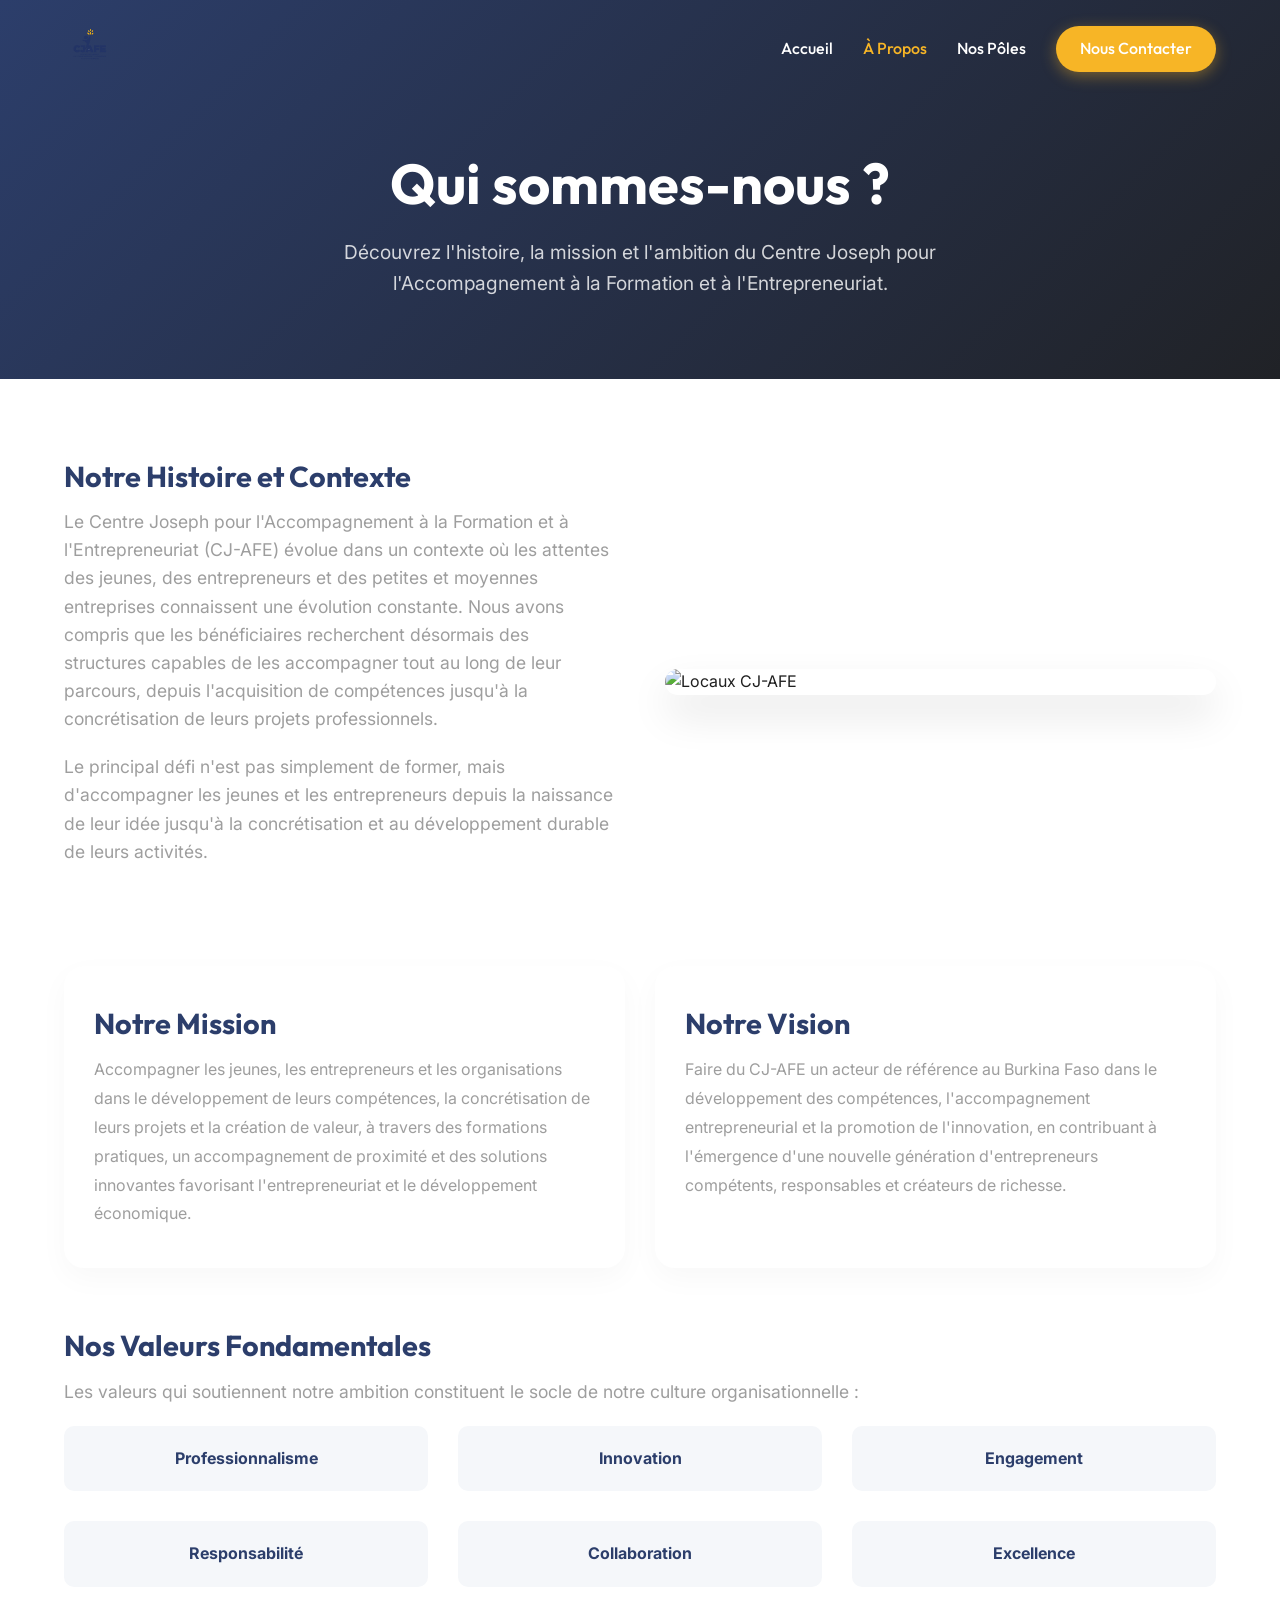
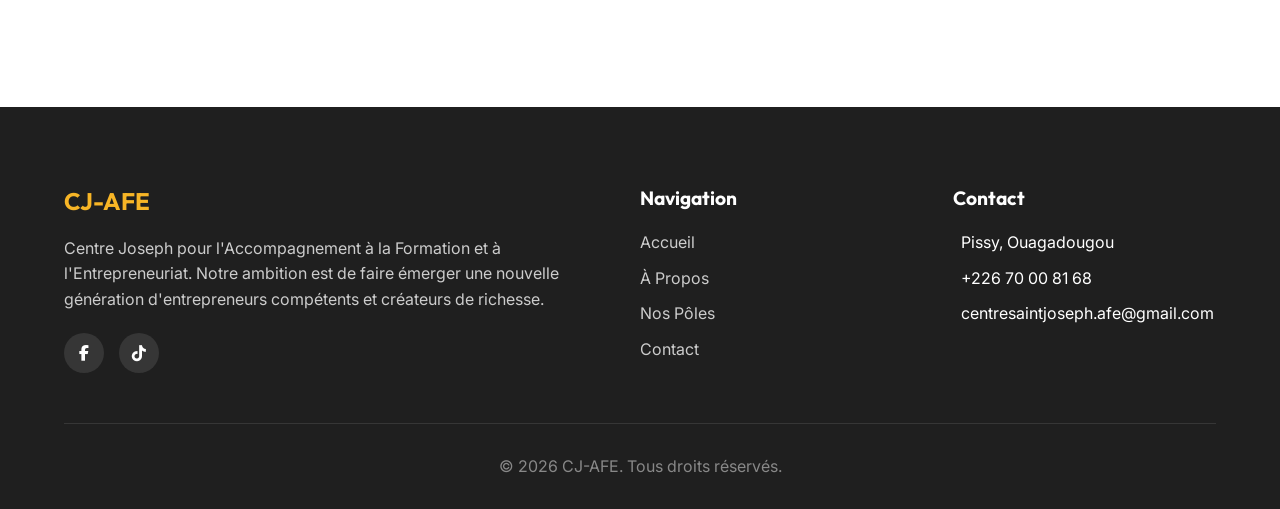
==== a-propos.html @ 6108b43e "Initial commit: CJ-AFE website" ====
<!DOCTYPE html>
<html lang="fr">
<head>
    <meta charset="UTF-8">
    <meta name="viewport" content="width=device-width, initial-scale=1.0">
    <title>À Propos | CJ-AFE</title>
    <meta name="description" content="Découvrez la vision, la mission et les valeurs du Centre Joseph pour l'Accompagnement à la Formation et à l'Entrepreneuriat.">
    <link rel="preconnect" href="https://fonts.googleapis.com">
    <link rel="preconnect" href="https://fonts.gstatic.com" crossorigin>
    <link href="https://fonts.googleapis.com/css2?family=Inter:wght@300;400;500;600&family=Outfit:wght@400;600;700;800&display=swap" rel="stylesheet">
    <script src="https://unpkg.com/lucide@latest"></script>
    <link rel="stylesheet" href="https://cdnjs.cloudflare.com/ajax/libs/font-awesome/6.4.0/css/all.min.css">
    <link rel="stylesheet" href="styles.css">
</head>
<body>
    <!-- Navigation -->
    <nav class="navbar" id="navbar">
        <a href="index.html" class="logo-link">
            <img src="assets/img/Logo.png" alt="CJ-AFE Logo" class="logo">
        </a>
        <div class="nav-links">
            <a href="index.html">Accueil</a>
            <a href="a-propos.html" style="color: var(--color-secondary);">À Propos</a>
            <a href="index.html#poles">Nos Pôles</a>
            <a href="contact.html" class="btn btn-primary" style="color: white; padding: 10px 24px; border-radius: 50px;">Nous Contacter</a>
        </div>
    </nav>

    <!-- Page Header -->
    <header class="page-header">
        <h1 class="page-title">Qui sommes-nous ?</h1>
        <p class="page-subtitle">Découvrez l'histoire, la mission et l'ambition du Centre Joseph pour l'Accompagnement à la Formation et à l'Entrepreneuriat.</p>
    </header>

    <!-- Content -->
    <section class="content-section">
        <div class="container">
            <div class="about-grid" style="margin-bottom: 60px;">
                <div class="about-content reveal">
                    <div class="content-block">
                        <h3>Notre Histoire et Contexte</h3>
                        <p>Le Centre Joseph pour l'Accompagnement à la Formation et à l'Entrepreneuriat (CJ-AFE) évolue dans un contexte où les attentes des jeunes, des entrepreneurs et des petites et moyennes entreprises connaissent une évolution constante. Nous avons compris que les bénéficiaires recherchent désormais des structures capables de les accompagner tout au long de leur parcours, depuis l'acquisition de compétences jusqu'à la concrétisation de leurs projets professionnels.</p>
                        <p>Le principal défi n'est pas simplement de former, mais d'accompagner les jeunes et les entrepreneurs depuis la naissance de leur idée jusqu'à la concrétisation et au développement durable de leurs activités.</p>
                    </div>
                </div>
                <div class="about-image reveal">
                    <img src="assets/img/3.png" alt="Locaux CJ-AFE">
                </div>
            </div>

            <div class="poles-grid" style="grid-template-columns: 1fr 1fr; margin-top: 0;">
                <div class="pole-card reveal" style="text-align: left;">
                    <h3 style="color: var(--color-primary); margin-bottom: 15px; font-family: var(--font-heading); font-size: 1.8rem;">Notre Mission</h3>
                    <p style="color: var(--color-grey); line-height: 1.8;">Accompagner les jeunes, les entrepreneurs et les organisations dans le développement de leurs compétences, la concrétisation de leurs projets et la création de valeur, à travers des formations pratiques, un accompagnement de proximité et des solutions innovantes favorisant l'entrepreneuriat et le développement économique.</p>
                </div>
                
                <div class="pole-card reveal" style="text-align: left;">
                    <h3 style="color: var(--color-primary); margin-bottom: 15px; font-family: var(--font-heading); font-size: 1.8rem;">Notre Vision</h3>
                    <p style="color: var(--color-grey); line-height: 1.8;">Faire du CJ-AFE un acteur de référence au Burkina Faso dans le développement des compétences, l'accompagnement entrepreneurial et la promotion de l'innovation, en contribuant à l'émergence d'une nouvelle génération d'entrepreneurs compétents, responsables et créateurs de richesse.</p>
                </div>
            </div>

            <div class="content-block reveal" style="margin-top: 60px;">
                <h3>Nos Valeurs Fondamentales</h3>
                <p>Les valeurs qui soutiennent notre ambition constituent le socle de notre culture organisationnelle :</p>
                <div class="poles-grid" style="grid-template-columns: repeat(3, 1fr); margin-top: 20px;">
                    <div style="background: var(--color-light); padding: 20px; border-radius: 10px; text-align: center;"><strong style="color: var(--color-primary);">Professionnalisme</strong></div>
                    <div style="background: var(--color-light); padding: 20px; border-radius: 10px; text-align: center;"><strong style="color: var(--color-primary);">Innovation</strong></div>
                    <div style="background: var(--color-light); padding: 20px; border-radius: 10px; text-align: center;"><strong style="color: var(--color-primary);">Engagement</strong></div>
                    <div style="background: var(--color-light); padding: 20px; border-radius: 10px; text-align: center;"><strong style="color: var(--color-primary);">Responsabilité</strong></div>
                    <div style="background: var(--color-light); padding: 20px; border-radius: 10px; text-align: center;"><strong style="color: var(--color-primary);">Collaboration</strong></div>
                    <div style="background: var(--color-light); padding: 20px; border-radius: 10px; text-align: center;"><strong style="color: var(--color-primary);">Excellence</strong></div>
                </div>
            </div>
        </div>
    </section>

    <!-- Footer -->
    <footer id="contact">
        <div class="container">
            <div class="footer-grid">
                <div class="footer-about reveal">
                    <h4>CJ-AFE</h4>
                    <p>Centre Joseph pour l'Accompagnement à la Formation et à l'Entrepreneuriat. Notre ambition est de faire émerger une nouvelle génération d'entrepreneurs compétents et créateurs de richesse.</p>
                    <div class="social-links">
                        <a href="https://web.facebook.com/profile.php?id=61575825964367" target="_blank" class="social-icon" title="Facebook"><i class="fab fa-facebook-f"></i></a>
                        <a href="https://www.tiktok.com/@centre.joseph.afe" target="_blank" class="social-icon" title="TikTok"><i class="fab fa-tiktok"></i></a>
                    </div>
                </div>
                
                <div class="footer-links reveal">
                    <h4>Navigation</h4>
                    <ul>
                        <li><a href="index.html">Accueil</a></li>
                        <li><a href="a-propos.html">À Propos</a></li>
                        <li><a href="index.html#poles">Nos Pôles</a></li>
                        <li><a href="contact.html">Contact</a></li>
                    </ul>
                </div>
                
                <div class="footer-links reveal">
                    <h4>Contact</h4>
                    <ul>
                        <li><i data-lucide="map-pin" style="width: 16px; margin-right: 8px;"></i> Pissy, Ouagadougou</li>
                        <li><i data-lucide="phone" style="width: 16px; margin-right: 8px;"></i> +226 70 00 81 68</li>
                        <li><i data-lucide="mail" style="width: 16px; margin-right: 8px;"></i> centresaintjoseph.afe@gmail.com</li>
                    </ul>
                </div>
            </div>
            
            <div class="footer-bottom">
                <p>&copy; 2026 CJ-AFE. Tous droits réservés.</p>
            </div>
        </div>
    </footer>

    <script src="script.js"></script>
    <script>lucide.createIcons();</script>
</body>
</html>
---- styles.css ----
:root {
  /* Colors */
  --color-primary: #2C3E6B;
  --color-primary-light: #3e5590;
  --color-primary-dark: #1e2a4a;
  --color-secondary: #F7B526;
  --color-secondary-light: #f9c555;
  --color-dark: #1F1F1F;
  --color-grey: #9E9E9E;
  --color-light: #f5f7fa;
  --color-white: #ffffff;
  
  /* Glassmorphism */
  --glass-bg: rgba(255, 255, 255, 0.1);
  --glass-border: rgba(255, 255, 255, 0.2);
  --glass-blur: blur(12px);
  
  /* Typography */
  --font-heading: 'Outfit', sans-serif;
  --font-body: 'Inter', sans-serif;
  
  /* Spacing */
  --section-padding: 100px 5%;
}

* {
  margin: 0;
  padding: 0;
  box-sizing: border-box;
}

html {
  scroll-behavior: smooth;
}

body {
  font-family: var(--font-body);
  color: var(--color-dark);
  background-color: var(--color-light);
  line-height: 1.6;
  overflow-x: hidden;
}

h1, h2, h3, h4, h5, h6 {
  font-family: var(--font-heading);
  font-weight: 700;
  line-height: 1.2;
}

a {
  text-decoration: none;
  color: inherit;
  transition: all 0.3s ease;
}

/* Utilities */
.container {
  max-width: 1200px;
  margin: 0 auto;
}

.text-center { text-align: center; }

.section-title {
  font-size: 2.5rem;
  color: var(--color-primary);
  margin-bottom: 1rem;
  position: relative;
  display: inline-block;
}

.section-title::after {
  content: '';
  position: absolute;
  width: 60px;
  height: 4px;
  background-color: var(--color-secondary);
  bottom: -10px;
  left: 50%;
  transform: translateX(-50%);
  border-radius: 2px;
}

.section-subtitle {
  color: var(--color-grey);
  font-size: 1.1rem;
  margin-bottom: 3rem;
}

/* Buttons */
.btn {
  display: inline-block;
  padding: 12px 32px;
  border-radius: 50px;
  font-family: var(--font-heading);
  font-weight: 600;
  font-size: 1rem;
  cursor: pointer;
  transition: all 0.3s ease;
  border: none;
  outline: none;
}

.btn-primary {
  background-color: var(--color-secondary);
  color: var(--color-white);
  box-shadow: 0 4px 15px rgba(247, 181, 38, 0.4);
}

.btn-primary:hover {
  background-color: var(--color-secondary-light);
  transform: translateY(-2px);
  box-shadow: 0 6px 20px rgba(247, 181, 38, 0.6);
}

.btn-outline {
  background-color: transparent;
  border: 2px solid var(--color-white);
  color: var(--color-white);
}

.btn-outline:hover {
  background-color: var(--color-white);
  color: var(--color-primary);
}

/* Navigation */
.navbar {
  position: fixed;
  top: 0;
  left: 0;
  width: 100%;
  padding: 20px 5%;
  display: flex;
  justify-content: space-between;
  align-items: center;
  z-index: 1000;
  transition: all 0.3s ease;
}

.navbar.scrolled {
  background: rgba(255, 255, 255, 0.95);
  backdrop-filter: var(--glass-blur);
  padding: 15px 5%;
  box-shadow: 0 4px 20px rgba(0, 0, 0, 0.05);
}

.navbar.scrolled .nav-links a {
  color: var(--color-primary);
}

.navbar.scrolled .logo {
  filter: brightness(0.2) sepia(1) hue-rotate(180deg) saturate(5); /* Approximate color to primary */
}

.logo {
  height: 50px;
  transition: all 0.3s ease;
}

.nav-links {
  display: flex;
  gap: 30px;
  align-items: center;
}

.nav-links a {
  font-family: var(--font-heading);
  font-weight: 500;
  color: var(--color-white);
  position: relative;
}

.nav-links a::after {
  content: '';
  position: absolute;
  width: 0;
  height: 2px;
  background-color: var(--color-secondary);
  bottom: -5px;
  left: 0;
  transition: width 0.3s ease;
}

.nav-links a:hover::after {
  width: 100%;
}

/* Hero Section */
.hero {
  height: 100vh;
  min-height: 600px;
  display: flex;
  align-items: center;
  position: relative;
  padding: 0 5%;
  background-size: cover;
  background-position: center;
  background-attachment: fixed;
}

/* We will set the background image via inline style or JS */
.hero::before {
  content: '';
  position: absolute;
  top: 0;
  left: 0;
  width: 100%;
  height: 100%;
  background: linear-gradient(135deg, rgba(44, 62, 107, 0.9) 0%, rgba(31, 31, 31, 0.7) 100%);
  z-index: 1;
}

.hero-content {
  position: relative;
  z-index: 2;
  color: var(--color-white);
  max-width: 800px;
}

.hero-title {
  font-size: 4rem;
  margin-bottom: 20px;
  animation: fadeUp 1s ease forwards;
  opacity: 0;
  transform: translateY(30px);
}

.hero-title span {
  color: var(--color-secondary);
}

.hero-subtitle {
  font-size: 1.5rem;
  margin-bottom: 40px;
  font-weight: 300;
  opacity: 0;
  animation: fadeUp 1s ease 0.3s forwards;
  transform: translateY(30px);
}

.hero-actions {
  opacity: 0;
  animation: fadeUp 1s ease 0.6s forwards;
  transform: translateY(30px);
  display: flex;
  gap: 20px;
}

/* About Section */
.about {
  padding: var(--section-padding);
  background-color: var(--color-white);
}

.about-grid {
  display: grid;
  grid-template-columns: 1fr 1fr;
  gap: 50px;
  align-items: center;
}

.about-content h3 {
  font-size: 2rem;
  color: var(--color-primary);
  margin-bottom: 20px;
}

.about-content p {
  color: var(--color-grey);
  margin-bottom: 20px;
  font-size: 1.1rem;
}

.about-image {
  position: relative;
  border-radius: 20px;
  overflow: hidden;
  box-shadow: 0 20px 40px rgba(0,0,0,0.1);
}

.about-image img {
  width: 100%;
  height: auto;
  display: block;
  transition: transform 0.5s ease;
}

.about-image:hover img {
  transform: scale(1.05);
}

.about-badge {
  position: absolute;
  bottom: 30px;
  right: -20px;
  background: var(--color-secondary);
  color: var(--color-white);
  padding: 20px;
  border-radius: 15px;
  font-family: var(--font-heading);
  font-weight: bold;
  font-size: 1.2rem;
  box-shadow: 0 10px 30px rgba(247, 181, 38, 0.4);
}

/* Poles Section */
.poles {
  padding: var(--section-padding);
  background-color: var(--color-light);
}

.poles-grid {
  display: grid;
  grid-template-columns: repeat(auto-fit, minmax(300px, 1fr));
  gap: 30px;
  margin-top: 50px;
}

.pole-card {
  background: var(--color-white);
  border-radius: 20px;
  padding: 40px 30px;
  text-align: center;
  transition: all 0.4s ease;
  position: relative;
  overflow: hidden;
  z-index: 1;
  box-shadow: 0 10px 30px rgba(0,0,0,0.03);
}

.pole-card::before {
  content: '';
  position: absolute;
  top: 0;
  left: 0;
  width: 100%;
  height: 100%;
  background: linear-gradient(135deg, var(--color-primary), var(--color-primary-dark));
  z-index: -1;
  opacity: 0;
  transition: opacity 0.4s ease;
}

.pole-card:hover {
  transform: translateY(-10px);
  box-shadow: 0 20px 40px rgba(44, 62, 107, 0.2);
}

.pole-card:hover::before {
  opacity: 1;
}

.pole-card:hover .pole-title,
.pole-card:hover .pole-desc {
  color: var(--color-white);
}

.pole-icon {
  width: 80px;
  height: 80px;
  background: rgba(247, 181, 38, 0.1);
  color: var(--color-secondary);
  border-radius: 50%;
  display: flex;
  align-items: center;
  justify-content: center;
  font-size: 2rem;
  margin: 0 auto 20px;
  transition: all 0.4s ease;
}

.pole-card:hover .pole-icon {
  background: var(--color-secondary);
  color: var(--color-white);
  transform: scale(1.1);
}

.pole-title {
  font-size: 1.5rem;
  color: var(--color-primary);
  margin-bottom: 15px;
  transition: color 0.4s ease;
}

.pole-desc {
  color: var(--color-grey);
  transition: color 0.4s ease;
}

/* Footer */
footer {
  background-color: var(--color-dark);
  color: var(--color-white);
  padding: 80px 5% 30px;
}

.footer-grid {
  display: grid;
  grid-template-columns: 2fr 1fr 1fr;
  gap: 50px;
  margin-bottom: 50px;
}

.footer-about h4 {
  font-family: var(--font-heading);
  font-size: 1.5rem;
  color: var(--color-secondary);
  margin-bottom: 20px;
}

.footer-about p {
  color: #ccc;
  margin-bottom: 20px;
}

.social-links {
  display: flex;
  gap: 15px;
}

.social-icon {
  width: 40px;
  height: 40px;
  border-radius: 50%;
  background: rgba(255,255,255,0.1);
  display: flex;
  align-items: center;
  justify-content: center;
  transition: all 0.3s ease;
}

.social-icon:hover {
  background: var(--color-secondary);
  transform: translateY(-3px);
}

.footer-links h4 {
  font-family: var(--font-heading);
  font-size: 1.2rem;
  margin-bottom: 20px;
}

.footer-links ul {
  list-style: none;
}

.footer-links li {
  margin-bottom: 10px;
}

.footer-links a {
  color: #ccc;
  transition: color 0.3s ease;
}

.footer-links a:hover {
  color: var(--color-secondary);
  padding-left: 5px;
}

.footer-bottom {
  text-align: center;
  padding-top: 30px;
  border-top: 1px solid rgba(255,255,255,0.1);
  color: #888;
}

/* Animations */
@keyframes fadeUp {
  to {
    opacity: 1;
    transform: translateY(0);
  }
}

.reveal {
  opacity: 0;
  transform: translateY(40px);
  transition: all 0.8s ease;
}

.reveal.active {
  opacity: 1;
  transform: translateY(0);
}

/* Page Headers (Inner Pages) */
.page-header {
  padding: 150px 5% 80px;
  background-color: var(--color-primary);
  color: var(--color-white);
  text-align: center;
  position: relative;
  overflow: hidden;
}

.page-header::before {
  content: '';
  position: absolute;
  top: 0; left: 0; width: 100%; height: 100%;
  background: linear-gradient(135deg, rgba(44, 62, 107, 0.95), rgba(31, 31, 31, 0.9));
  z-index: 1;
}

.page-header > * {
  position: relative;
  z-index: 2;
}

.page-title {
  font-size: 3.5rem;
  margin-bottom: 20px;
  animation: fadeUp 0.8s ease forwards;
}

.page-subtitle {
  font-size: 1.2rem;
  color: rgba(255,255,255,0.8);
  max-width: 700px;
  margin: 0 auto;
  animation: fadeUp 0.8s ease 0.2s forwards;
  opacity: 0;
}

/* Inner Page Content Sections */
.content-section {
  padding: 80px 5%;
  background: var(--color-white);
}

.content-block {
  margin-bottom: 40px;
}

.content-block h3 {
  font-size: 1.8rem;
  color: var(--color-primary);
  margin-bottom: 15px;
}

.content-block p, .content-block ul {
  font-size: 1.1rem;
  color: var(--color-grey);
  margin-bottom: 20px;
}

.content-block ul {
  padding-left: 20px;
}

.content-block li {
  margin-bottom: 10px;
}

/* Responsive */
@media (max-width: 992px) {
  .about-grid {
    grid-template-columns: 1fr;
  }
  .hero-title {
    font-size: 3rem;
  }
}

@media (max-width: 768px) {
  .nav-links {
    display: none; /* Mobile menu needed */
  }
  .hero-title {
    font-size: 2.5rem;
  }
  .footer-grid {
    grid-template-columns: 1fr;
  }
}
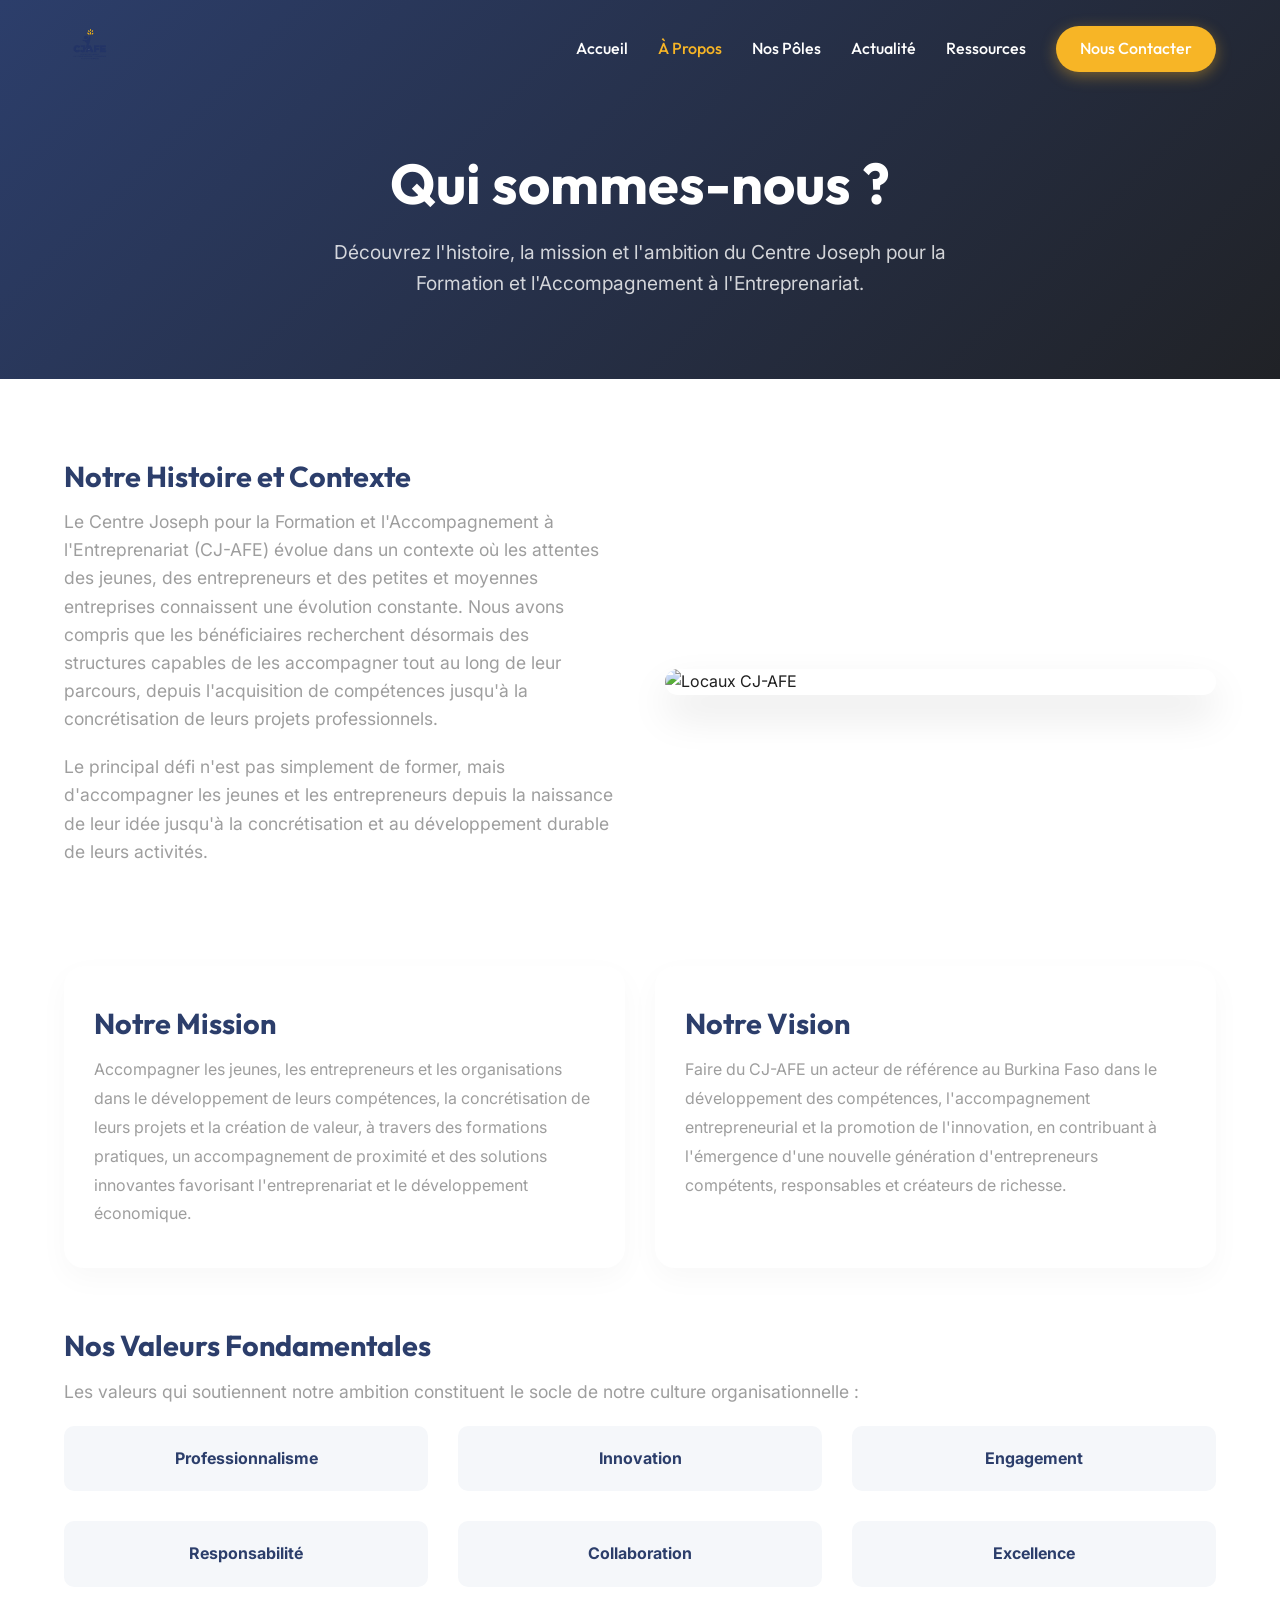
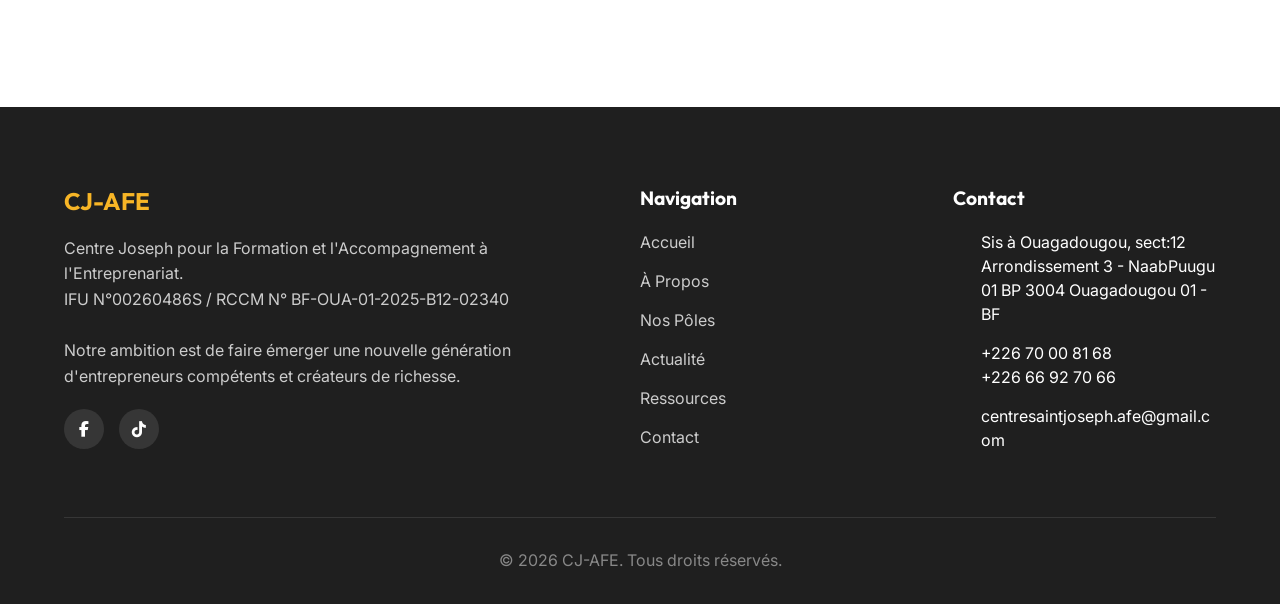
==== commit 3b4869f3: "Mise à jour orthographe, layout contact, nouvelles pages et footer" ====
--- a/a-propos.html
+++ b/a-propos.html
@@ -4,13 +4,13 @@
     <meta charset="UTF-8">
     <meta name="viewport" content="width=device-width, initial-scale=1.0">
     <title>À Propos | CJ-AFE</title>
-    <meta name="description" content="Découvrez la vision, la mission et les valeurs du Centre Joseph pour l'Accompagnement à la Formation et à l'Entrepreneuriat.">
+    <meta name="description" content="Découvrez la vision, la mission et les valeurs du Centre Joseph pour la Formation et l'Accompagnement à l'Entreprenariat.">
     <link rel="preconnect" href="https://fonts.googleapis.com">
     <link rel="preconnect" href="https://fonts.gstatic.com" crossorigin>
     <link href="https://fonts.googleapis.com/css2?family=Inter:wght@300;400;500;600&family=Outfit:wght@400;600;700;800&display=swap" rel="stylesheet">
     <script src="https://unpkg.com/lucide@latest"></script>
     <link rel="stylesheet" href="https://cdnjs.cloudflare.com/ajax/libs/font-awesome/6.4.0/css/all.min.css">
-    <link rel="stylesheet" href="styles.css">
+    <link rel="stylesheet" href="styles.css?v=2">
 </head>
 <body>
     <!-- Navigation -->
@@ -18,10 +18,14 @@
         <a href="index.html" class="logo-link">
             <img src="assets/img/Logo.png" alt="CJ-AFE Logo" class="logo">
         </a>
+        <button class="mobile-menu-btn"><i data-lucide="menu"></i></button>
         <div class="nav-links">
             <a href="index.html">Accueil</a>
             <a href="a-propos.html" style="color: var(--color-secondary);">À Propos</a>
             <a href="index.html#poles">Nos Pôles</a>
+            
+            <a href="actualites.html">Actualité</a>
+            <a href="ressources.html">Ressources</a>
             <a href="contact.html" class="btn btn-primary" style="color: white; padding: 10px 24px; border-radius: 50px;">Nous Contacter</a>
         </div>
     </nav>
@@ -29,7 +33,7 @@
     <!-- Page Header -->
     <header class="page-header">
         <h1 class="page-title">Qui sommes-nous ?</h1>
-        <p class="page-subtitle">Découvrez l'histoire, la mission et l'ambition du Centre Joseph pour l'Accompagnement à la Formation et à l'Entrepreneuriat.</p>
+        <p class="page-subtitle">Découvrez l'histoire, la mission et l'ambition du Centre Joseph pour la Formation et l'Accompagnement à l'Entreprenariat.</p>
     </header>
 
     <!-- Content -->
@@ -39,7 +43,7 @@
                 <div class="about-content reveal">
                     <div class="content-block">
                         <h3>Notre Histoire et Contexte</h3>
-                        <p>Le Centre Joseph pour l'Accompagnement à la Formation et à l'Entrepreneuriat (CJ-AFE) évolue dans un contexte où les attentes des jeunes, des entrepreneurs et des petites et moyennes entreprises connaissent une évolution constante. Nous avons compris que les bénéficiaires recherchent désormais des structures capables de les accompagner tout au long de leur parcours, depuis l'acquisition de compétences jusqu'à la concrétisation de leurs projets professionnels.</p>
+                        <p>Le Centre Joseph pour la Formation et l'Accompagnement à l'Entreprenariat (CJ-AFE) évolue dans un contexte où les attentes des jeunes, des entrepreneurs et des petites et moyennes entreprises connaissent une évolution constante. Nous avons compris que les bénéficiaires recherchent désormais des structures capables de les accompagner tout au long de leur parcours, depuis l'acquisition de compétences jusqu'à la concrétisation de leurs projets professionnels.</p>
                         <p>Le principal défi n'est pas simplement de former, mais d'accompagner les jeunes et les entrepreneurs depuis la naissance de leur idée jusqu'à la concrétisation et au développement durable de leurs activités.</p>
                     </div>
                 </div>
@@ -51,7 +55,7 @@
             <div class="poles-grid" style="grid-template-columns: 1fr 1fr; margin-top: 0;">
                 <div class="pole-card reveal" style="text-align: left;">
                     <h3 style="color: var(--color-primary); margin-bottom: 15px; font-family: var(--font-heading); font-size: 1.8rem;">Notre Mission</h3>
-                    <p style="color: var(--color-grey); line-height: 1.8;">Accompagner les jeunes, les entrepreneurs et les organisations dans le développement de leurs compétences, la concrétisation de leurs projets et la création de valeur, à travers des formations pratiques, un accompagnement de proximité et des solutions innovantes favorisant l'entrepreneuriat et le développement économique.</p>
+                    <p style="color: var(--color-grey); line-height: 1.8;">Accompagner les jeunes, les entrepreneurs et les organisations dans le développement de leurs compétences, la concrétisation de leurs projets et la création de valeur, à travers des formations pratiques, un accompagnement de proximité et des solutions innovantes favorisant l'entreprenariat et le développement économique.</p>
                 </div>
                 
                 <div class="pole-card reveal" style="text-align: left;">
@@ -81,7 +85,7 @@
             <div class="footer-grid">
                 <div class="footer-about reveal">
                     <h4>CJ-AFE</h4>
-                    <p>Centre Joseph pour l'Accompagnement à la Formation et à l'Entrepreneuriat. Notre ambition est de faire émerger une nouvelle génération d'entrepreneurs compétents et créateurs de richesse.</p>
+                    <p>Centre Joseph pour la Formation et l'Accompagnement à l'Entreprenariat.<br>IFU N°00260486S / RCCM N° BF-OUA-01-2025-B12-02340<br><br>Notre ambition est de faire émerger une nouvelle génération d'entrepreneurs compétents et créateurs de richesse.</p>
                     <div class="social-links">
                         <a href="https://web.facebook.com/profile.php?id=61575825964367" target="_blank" class="social-icon" title="Facebook"><i class="fab fa-facebook-f"></i></a>
                         <a href="https://www.tiktok.com/@centre.joseph.afe" target="_blank" class="social-icon" title="TikTok"><i class="fab fa-tiktok"></i></a>
@@ -94,6 +98,8 @@
                         <li><a href="index.html">Accueil</a></li>
                         <li><a href="a-propos.html">À Propos</a></li>
                         <li><a href="index.html#poles">Nos Pôles</a></li>
+                        <li><a href="actualites.html">Actualité</a></li>
+                        <li><a href="ressources.html">Ressources</a></li>
                         <li><a href="contact.html">Contact</a></li>
                     </ul>
                 </div>
@@ -101,9 +107,9 @@
                 <div class="footer-links reveal">
                     <h4>Contact</h4>
                     <ul>
-                        <li><i data-lucide="map-pin" style="width: 16px; margin-right: 8px;"></i> Pissy, Ouagadougou</li>
-                        <li><i data-lucide="phone" style="width: 16px; margin-right: 8px;"></i> +226 70 00 81 68</li>
-                        <li><i data-lucide="mail" style="width: 16px; margin-right: 8px;"></i> centresaintjoseph.afe@gmail.com</li>
+                        <li><i data-lucide="map-pin" style="width: 16px; margin-right: 12px;"></i> <span>Sis à Ouagadougou, sect:12<br>Arrondissement 3 - NaabPuugu<br>01 BP 3004 Ouagadougou 01 - BF</span></li>
+                        <li><i data-lucide="phone" style="width: 16px; margin-right: 12px;"></i> <span>+226 70 00 81 68<br>+226 66 92 70 66</span></li>
+                        <li><i data-lucide="mail" style="width: 16px; margin-right: 12px;"></i> <span style="word-break: break-word;">centresaintjoseph.afe@gmail.com</span></li>
                     </ul>
                 </div>
             </div>
--- a/styles.css
+++ b/styles.css
@@ -158,6 +158,18 @@
   transition: all 0.3s ease;
 }
 
+.mobile-menu-btn {
+  display: none;
+  cursor: pointer;
+  color: var(--color-white);
+  background: none;
+  border: none;
+  padding: 5px;
+}
+.navbar.scrolled .mobile-menu-btn {
+  color: var(--color-primary);
+}
+
 .nav-links {
   display: flex;
   gap: 30px;
@@ -446,7 +458,15 @@
 }
 
 .footer-links li {
-  margin-bottom: 10px;
+  margin-bottom: 15px;
+  display: flex;
+  align-items: flex-start;
+  line-height: 1.5;
+}
+
+.footer-links li svg, .footer-links li i {
+  flex-shrink: 0;
+  margin-top: 3px;
 }
 
 .footer-links a {
@@ -561,16 +581,70 @@
   .hero-title {
     font-size: 3rem;
   }
+  .page-title {
+    font-size: 2.8rem;
+  }
 }
 
 @media (max-width: 768px) {
+  .mobile-menu-btn {
+    display: block;
+  }
   .nav-links {
-    display: none; /* Mobile menu needed */
+    position: absolute;
+    top: 100%;
+    left: 0;
+    width: 100%;
+    background: var(--color-white);
+    flex-direction: column;
+    padding: 20px 5%;
+    gap: 15px;
+    box-shadow: 0 10px 20px rgba(0,0,0,0.1);
+    transform: translateY(-150%);
+    opacity: 0;
+    pointer-events: none;
+    transition: all 0.4s ease;
+  }
+  .nav-links.active {
+    transform: translateY(0);
+    opacity: 1;
+    pointer-events: auto;
+  }
+  .nav-links a {
+    color: var(--color-primary);
+    width: 100%;
+    text-align: center;
+    padding: 10px 0;
+  }
+  .navbar {
+    background: rgba(255, 255, 255, 0.98);
+  }
+  .navbar .logo {
+    filter: brightness(0.2) sepia(1) hue-rotate(180deg) saturate(5);
+  }
+  .navbar .mobile-menu-btn {
+    color: var(--color-primary);
   }
   .hero-title {
-    font-size: 2.5rem;
+    font-size: 2.2rem;
+  }
+  .hero-subtitle {
+    font-size: 1.1rem;
+  }
+  .hero-actions {
+    flex-direction: column;
+    gap: 10px;
+  }
+  .page-title {
+    font-size: 2rem;
+  }
+  .page-header {
+    padding: 120px 5% 50px;
   }
   .footer-grid {
     grid-template-columns: 1fr;
   }
-}
+  .poles-grid {
+    grid-template-columns: 1fr !important;
+  }
+}
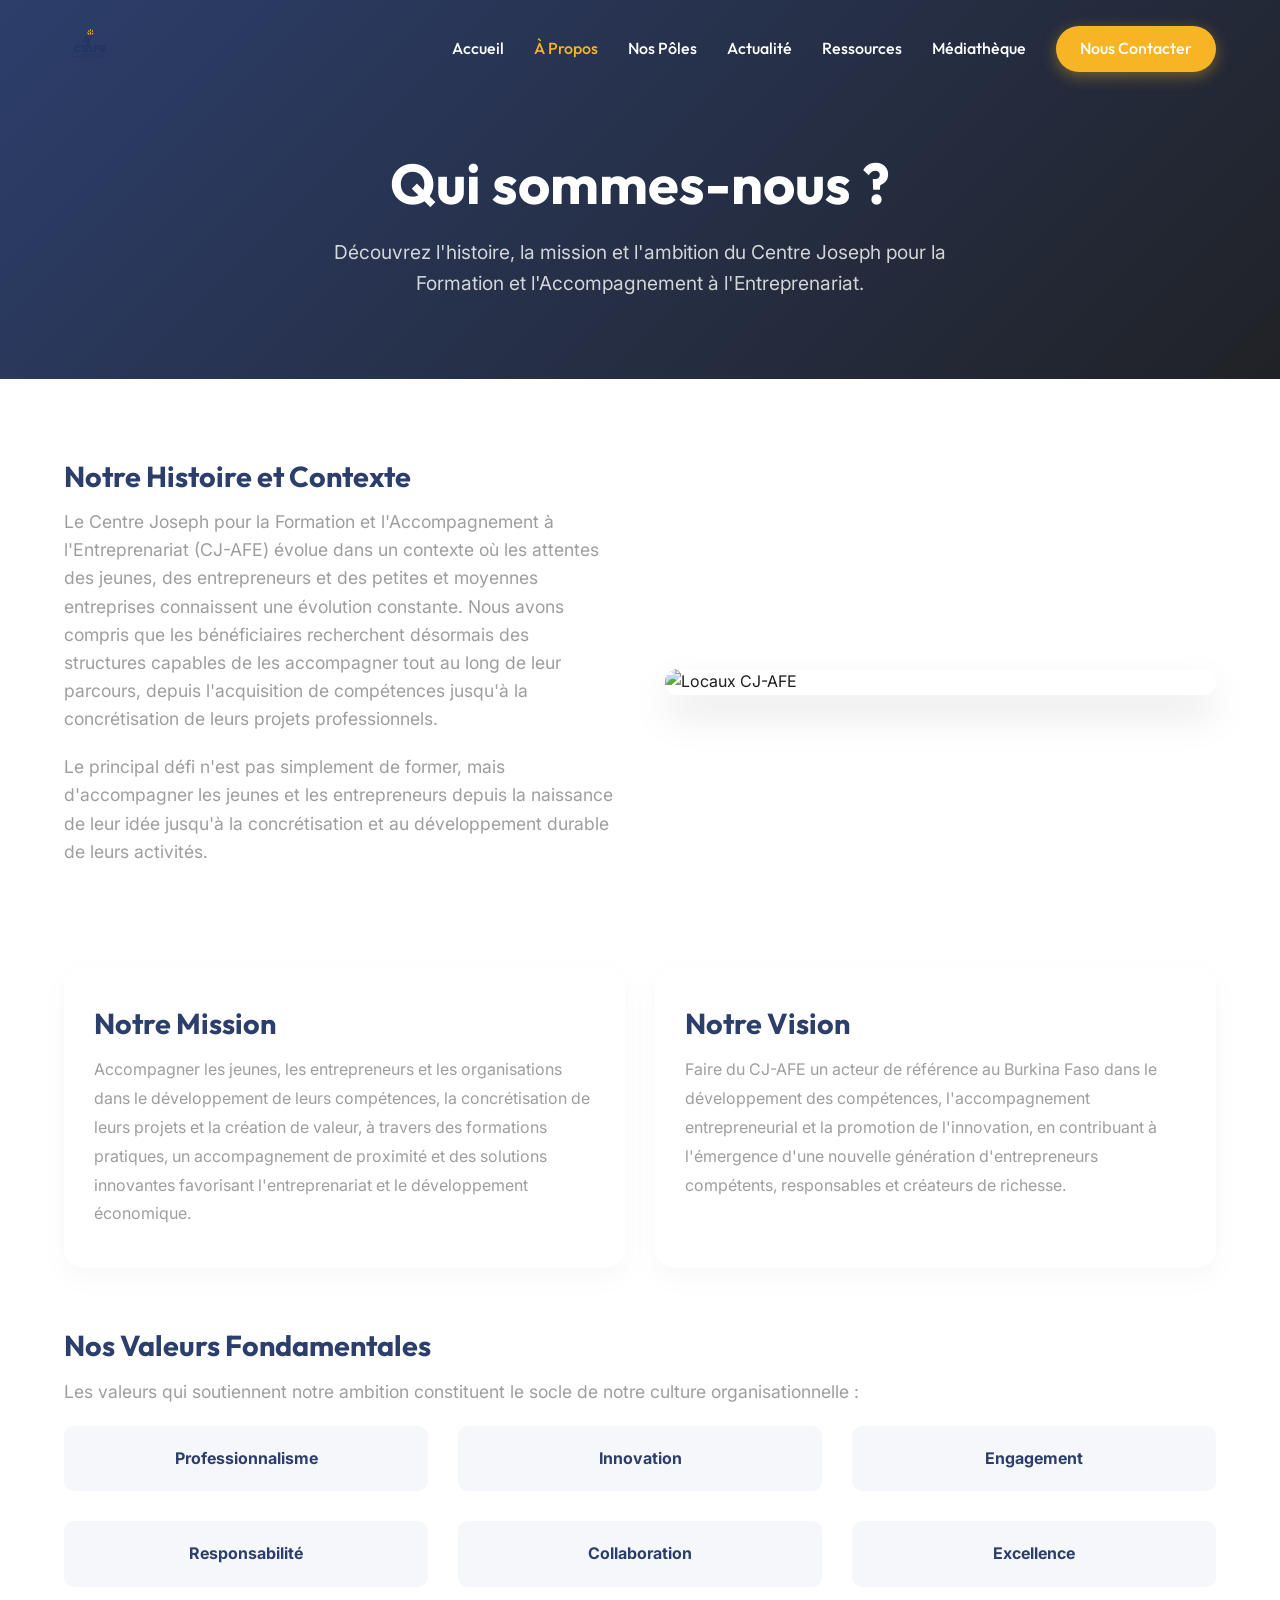
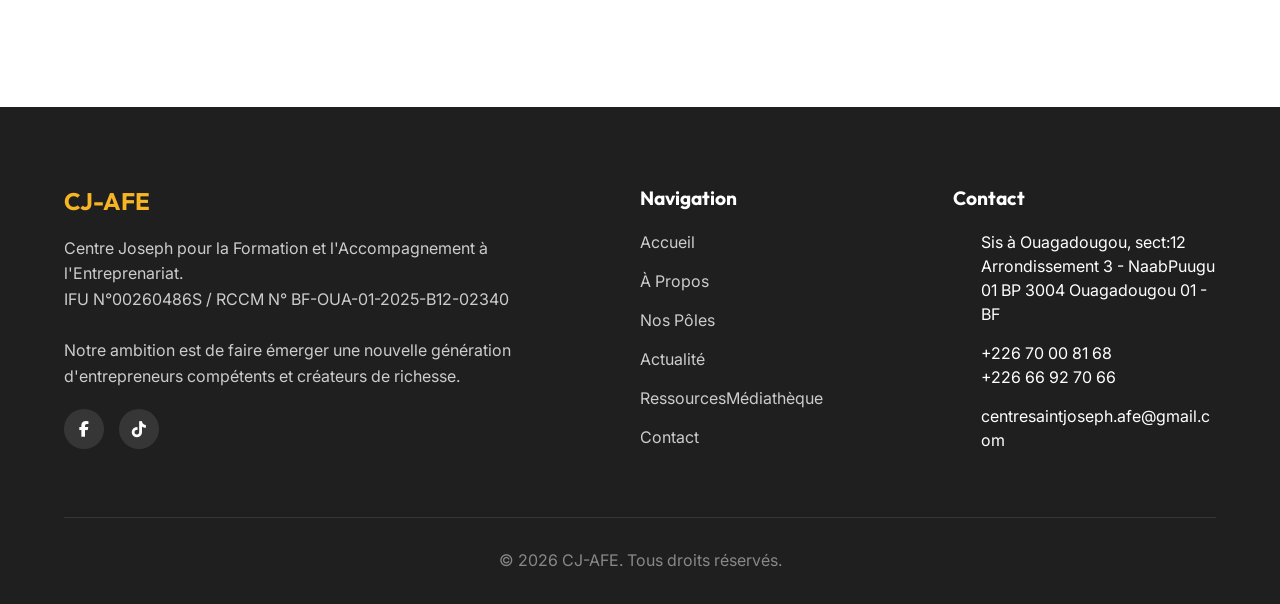
==== commit 624bd634: "Ajout de la page Médiathèque avec les images du Camp Vacances Métier" ====
--- a/a-propos.html
+++ b/a-propos.html
@@ -26,6 +26,7 @@
             
             <a href="actualites.html">Actualité</a>
             <a href="ressources.html">Ressources</a>
+            <a href="mediatheque.html">Médiathèque</a>
             <a href="contact.html" class="btn btn-primary" style="color: white; padding: 10px 24px; border-radius: 50px;">Nous Contacter</a>
         </div>
     </nav>
@@ -99,7 +100,8 @@
                         <li><a href="a-propos.html">À Propos</a></li>
                         <li><a href="index.html#poles">Nos Pôles</a></li>
                         <li><a href="actualites.html">Actualité</a></li>
-                        <li><a href="ressources.html">Ressources</a></li>
+                        <li><a href="ressources.html">Ressources</a>
+            <a href="mediatheque.html">Médiathèque</a></li>
                         <li><a href="contact.html">Contact</a></li>
                     </ul>
                 </div>
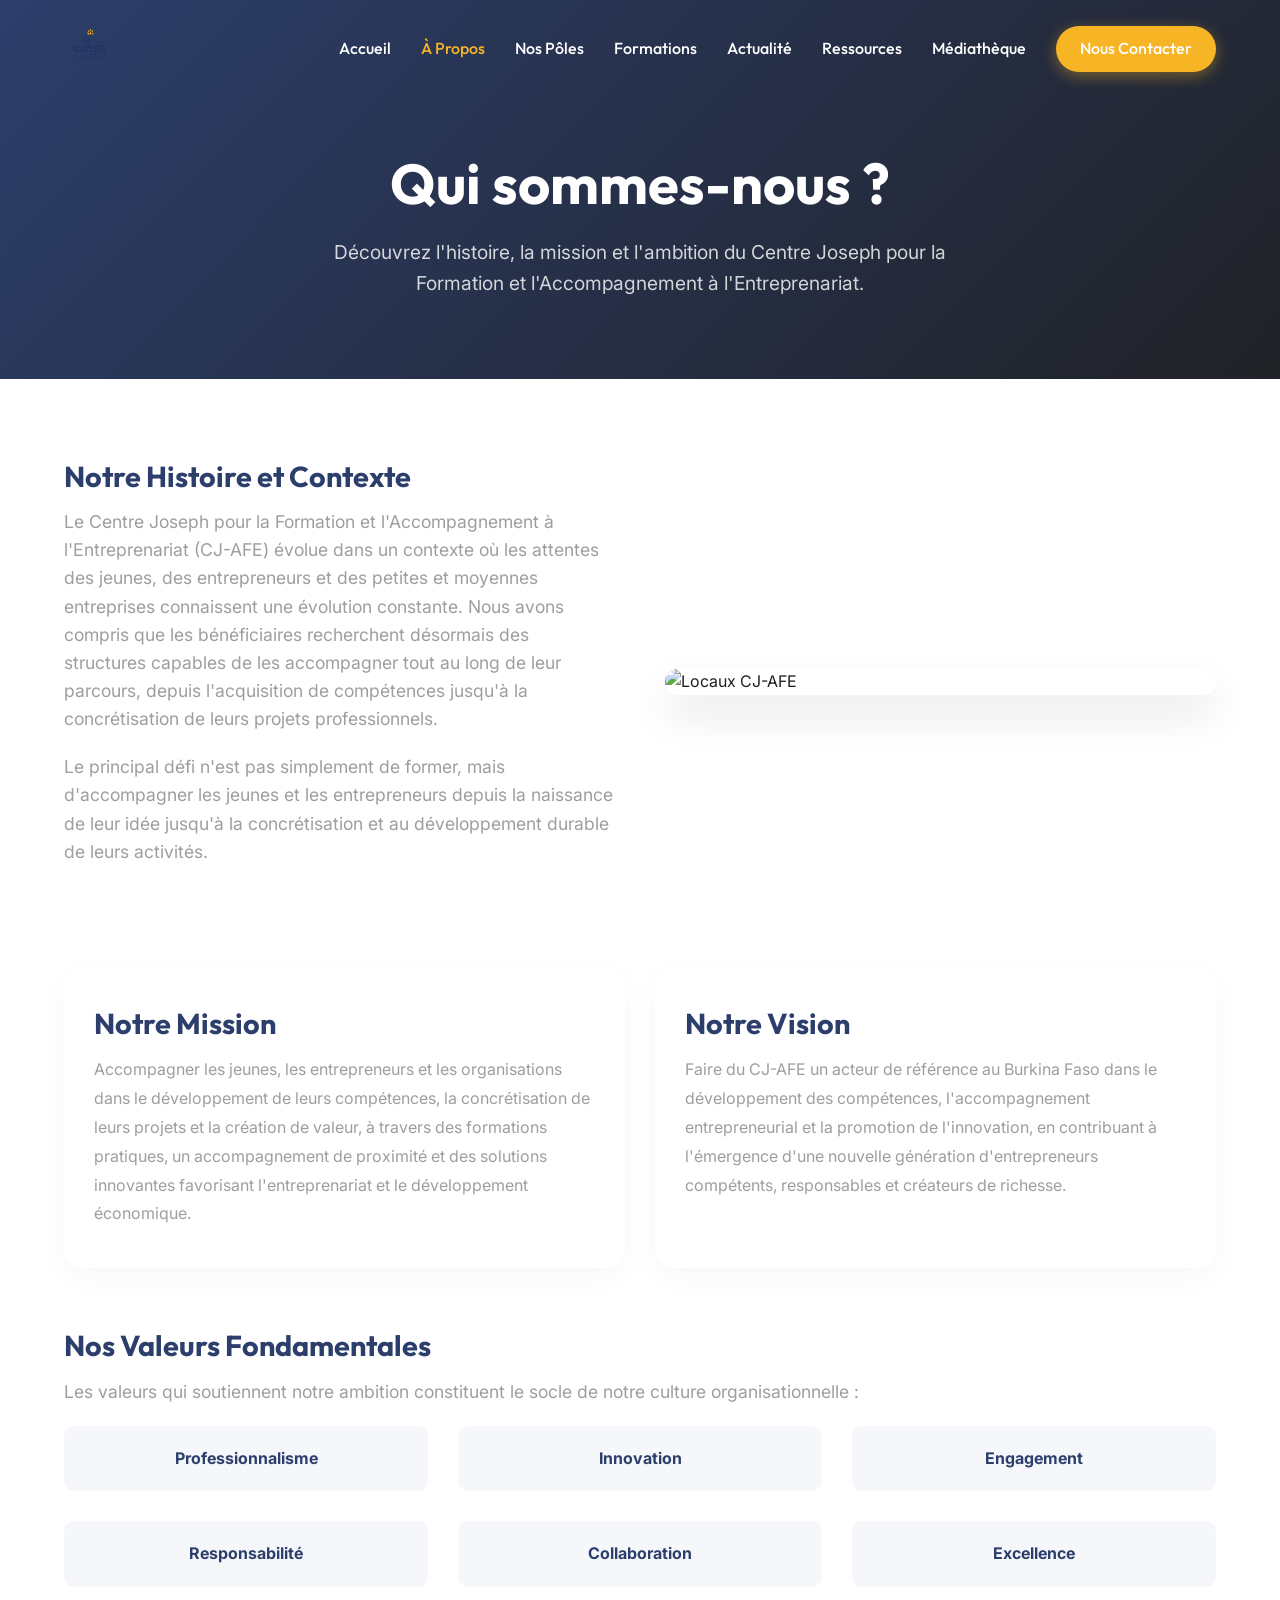
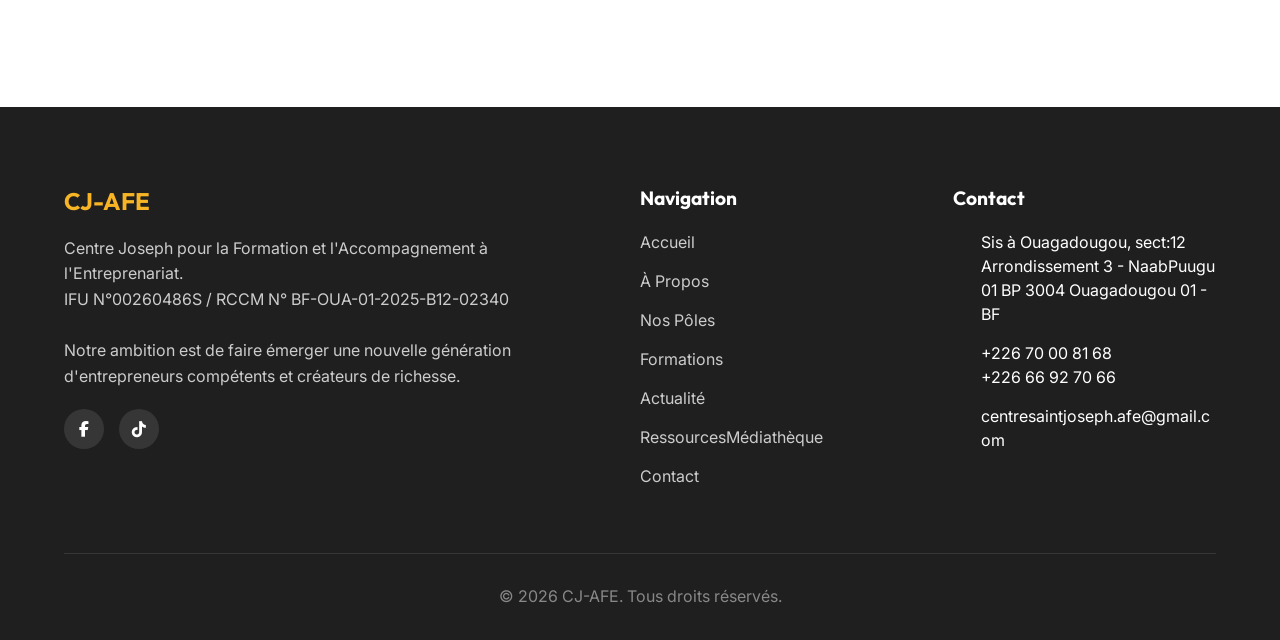
==== commit 21305631: "feat: ajout de la page Formations en ligne et maj de la navigation" ====
--- a/a-propos.html
+++ b/a-propos.html
@@ -24,6 +24,7 @@
             <a href="a-propos.html" style="color: var(--color-secondary);">À Propos</a>
             <a href="index.html#poles">Nos Pôles</a>
             
+            <a href="formations-en-ligne.html">Formations</a>
             <a href="actualites.html">Actualité</a>
             <a href="ressources.html">Ressources</a>
             <a href="mediatheque.html">Médiathèque</a>
@@ -99,6 +100,7 @@
                         <li><a href="index.html">Accueil</a></li>
                         <li><a href="a-propos.html">À Propos</a></li>
                         <li><a href="index.html#poles">Nos Pôles</a></li>
+                        <li><a href="formations-en-ligne.html">Formations</a></li>
                         <li><a href="actualites.html">Actualité</a></li>
                         <li><a href="ressources.html">Ressources</a>
             <a href="mediatheque.html">Médiathèque</a></li>
